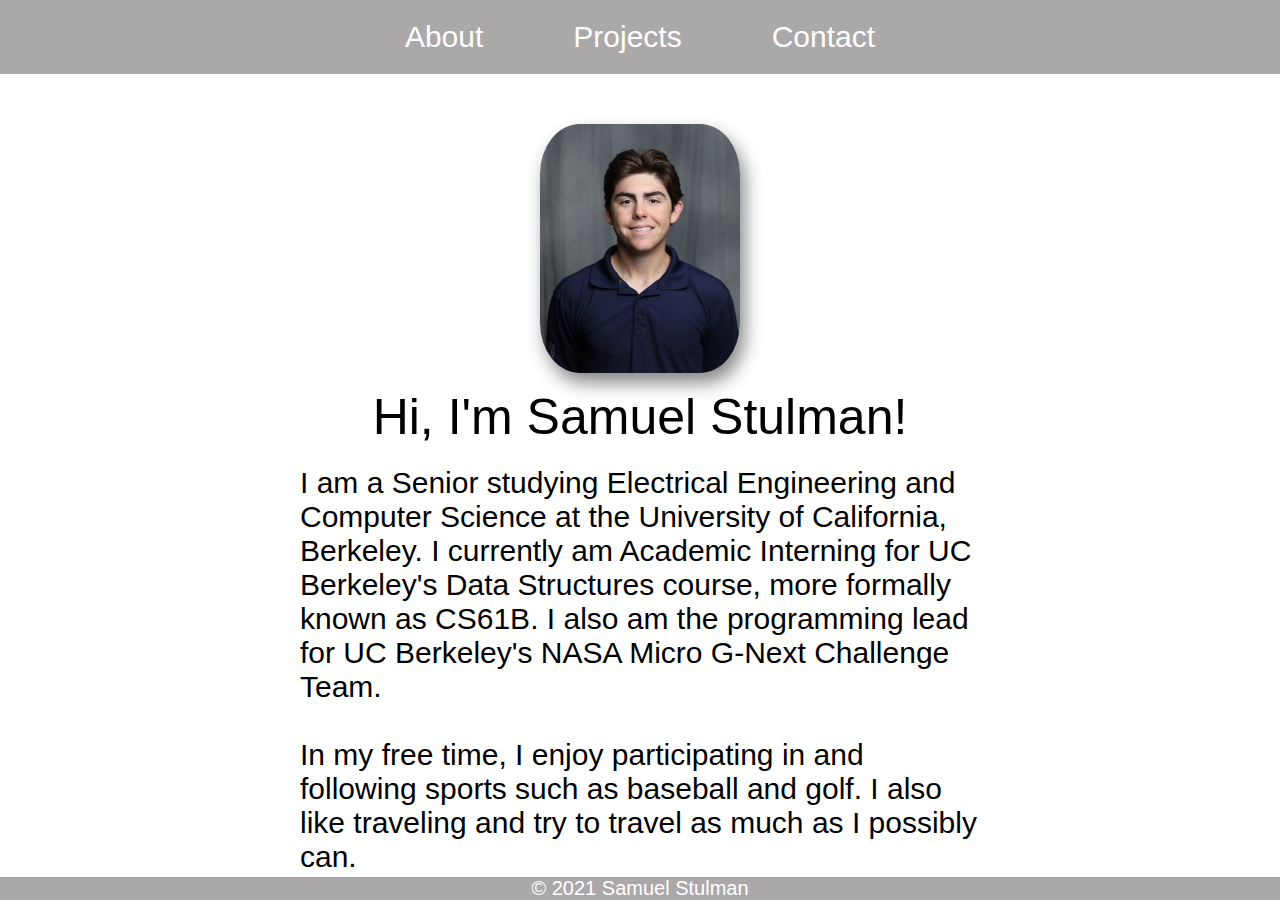
==== index.html @ 03b4090c "start to restruction using bootstrap" ====
<!DOCTYPE html>
<html lang='en'>
<head>
	<meta charset="UTF-8"/>
	<title>Samuel Stulman</title>
	<link rel="stylesheet" href="https://unpkg.com/aos@next/dist/aos.css"/>
	<link rel="stylesheet" href="css/all.min.css"/>
	<link href="css/styles.css" rel="stylesheet"/>
	<meta name="viewport" content="width=device-width, initial-scale=1, shrink-to-fit=no">

    <!-- Bootstrap CSS -->
    <link rel="stylesheet" href="https://stackpath.bootstrapcdn.com/bootstrap/4.1.3/css/bootstrap.min.css" integrity="sha384-MCw98/SFnGE8fJT3GXwEOngsV7Zt27NXFoaoApmYm81iuXoPkFOJwJ8ERdknLPMO" crossorigin="anonymous">
</head>
<body>
	<script src="https://unpkg.com/aos@next/dist/aos.js"></script>
	<header>
		<nav class="top-nav">
			<ul class="nav-list">
				<li>
					<a href="index.html" class="nav-link">About</a>
				</li>
				
				<li>
					<a href="projects.html" class="nav-link">Projects</a>
				</li>
				<li>
					<a href="contact.html" class="nav-link">Contact</a>
				</li>
				
			</ul>
		</nav>
		<div class="landing-text">
			<img class="profile" alt="myself" id="profile" src="images/IMG-2716.JPG" onclick="change()"/>
			<p>Hi, I'm Samuel Stulman!</p>
		</div>
		<div class="about-description">
			<p>I am a Senior studying Electrical Engineering and Computer Science at the University of California, Berkeley. I currently am Academic Interning for UC Berkeley's Data Structures course, more formally known as CS61B. I also am the programming lead for UC Berkeley's NASA Micro G-Next Challenge Team.
				<br><br>In my free time, I enjoy participating in and following sports such as baseball and golf. I also like traveling and try to travel as much as I possibly can.
			</p>
		</div>
	</header>
	<footer class="copyright">
		<p>&copy; 2021 Samuel Stulman</p>
	</footer>
	
	<script type="text/javascript" src="scripts/main.js"></script>
</body>
</html>
---- css/styles.css ----
/*Global*/
*{
    margin: 0;
    padding: 0;
    box-sizing: border-box;
}


html{
    font-size: 10px;
    font-family: 'Trebuchet MS', 'Lucida Sans Unicode', 'Lucida Grande', 'Lucida Sans', Arial, sans-serif;
}

body{
    width: 100%;
    height: 100%;
    background-color: white;
}

a{
    /*No underline*/
    text-decoration: none;
    margin-right: 25px;
    margin-left: 25px;
    color: white;
}

p{
    font-size: 3rem;
    font-weight: 300;
}

.construction {
    margin-left: auto;
    margin-right: auto;
    justify-content: center;
    align-content: center;
}

.construction p {
    padding-top: 10rem;
    font-size: 4rem;
    font-weight: 100;
    text-align: center;
    color: black;
    font-family: 'Gill Sans', 'Gill Sans MT', Calibri, 'Trebuchet MS', sans-serif;
}

.about-description{
    margin-left: 30em;
    margin-right: 30em;
    justify-content: center;
    align-content: center;
}

.about-description p {
    padding-top: 2rem;
    padding-bottom: 5rem;
    font-size: 3rem;
    font-weight: 100;
    /* text-align: center; */
    color: black;
    font-family: 'Gill Sans', 'Gill Sans MT', Calibri, 'Trebuchet MS', sans-serif;
}


.contact-beg p {
    padding-top: 10rem;
    font-size: 4rem;
    font-weight: 100;
    text-align: center;
    color: black;
    font-family: 'Gill Sans', 'Gill Sans MT', Calibri, 'Trebuchet MS', sans-serif;
}

.contact-beg {
    margin-left: auto;
    margin-right: auto;
    justify-content: center;
    align-content: center;
}

.profile {
    display: block;
    /* box-shadow: 0 0 8px 8px white inset; */
    /*margin-top: 15px;*/
    margin-bottom: 15px;
    margin-left: auto;
    margin-right: auto;
    border-radius: 20%;
    width: 200px;
    /* border: 2px solid white; */
    /* border-top: 3px solid white; */
    box-shadow: 5px 10px 18px #888888;
}

.navbar-toggle {
    position: absolute;
    top: 10px;
    right: 20px;
    cursor: pointer;
    color: white;
    font-size: 50px;
}

.nav-link{
    font-size: 5rem;
    padding: 0rem;
}

a.nav-link {
    font-size: 3rem;
    padding: 0rem;
    font-weight: 100;
    font-family: 'Gill Sans', 'Gill Sans MT', Calibri, 'Trebuchet MS', sans-serif;
}

.top-nav {
    background-color: #ABA8A9;
}

.nav-list{
    list-style-type: none;
    font-size: 1rem;
    /* display: none; */
    font-weight: 100;
    justify-content: center;
    align-content: center;
    background-color: #ABA8A9;
    padding-top: 2em;
    padding-bottom: 2em;
}


.social-media {
    font-size: 7rem;
    font-weight: 300;
}

.social-list{
    list-style: none;
    width: 100%;
    height: 100%;
    padding-top: 30px;
    display: flex;
    justify-content: center;
    align-content: center;
}

ul {
    list-style: none;
    width: 100%;
    height: 100%;
    padding-top: 30px;
    display: flex;
    justify-content: center;
    align-content: center;
}

li {
    margin: 0 2rem;
    font-weight: 200;
    color: white;
    display: inline-block;
}

.landing-text{
    padding-top: 50px;
}

.landing-text p{
    color: black;
    font-weight: lighter;
    font-size: 5rem;
    text-align: center;
    font-family:'Gill Sans', 'Gill Sans MT', Calibri, 'Trebuchet MS', sans-serif;
}

/*footer*/
.copyright {
    position: fixed;
    left: 0;
    bottom: 0;
    width: 100%;
    background-color: #ABA8A9;
    color: white;
    text-align: center;
    font-family: 'Gill Sans', 'Gill Sans MT', Calibri, 'Trebuchet MS', sans-serif;
}

.copyright p{
    font-size: 2rem;
    font-weight: lighter;
}
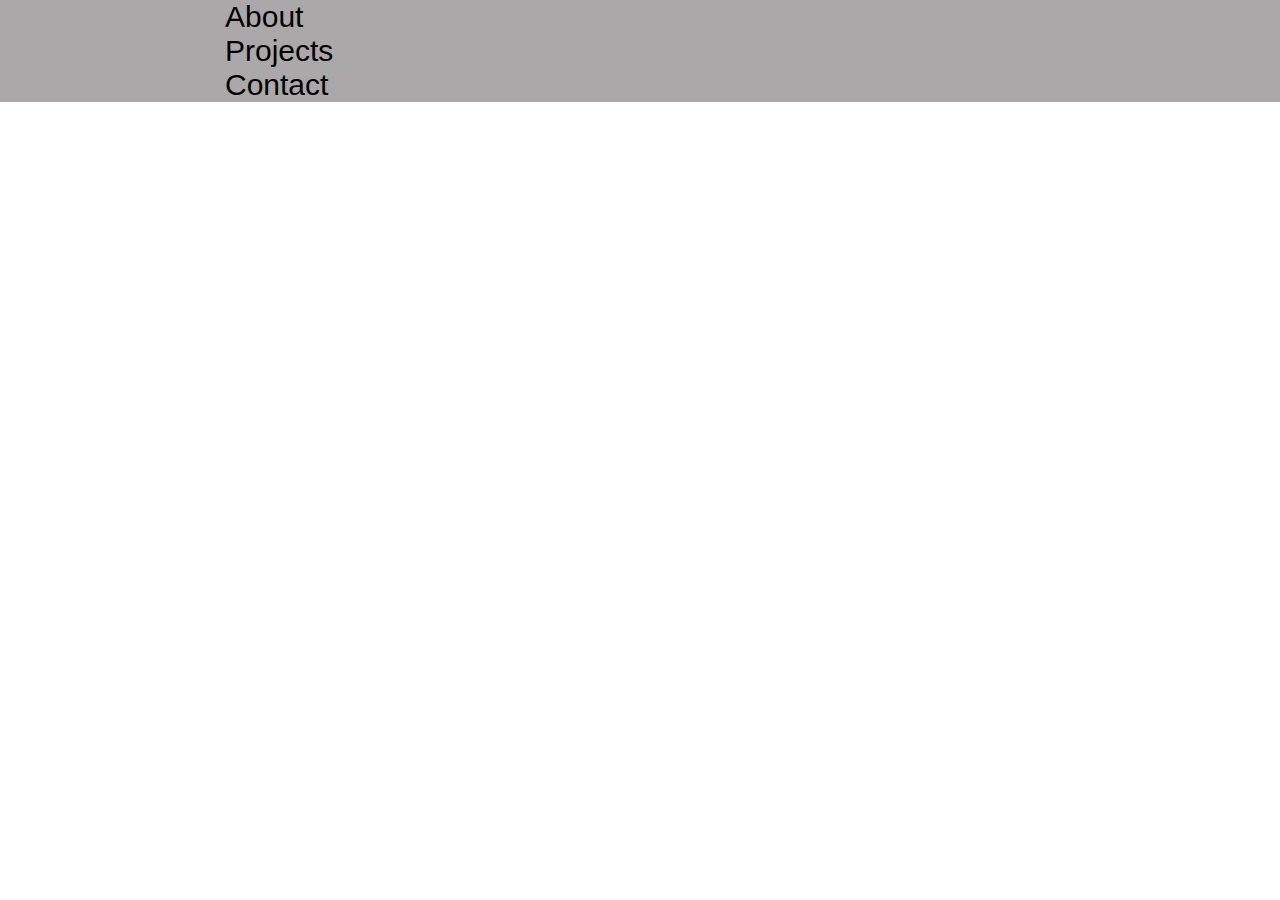
==== commit e1875e3b: "play with nav bar a little" ====
--- a/index.html
+++ b/index.html
@@ -12,37 +12,33 @@
     <link rel="stylesheet" href="https://stackpath.bootstrapcdn.com/bootstrap/4.1.3/css/bootstrap.min.css" integrity="sha384-MCw98/SFnGE8fJT3GXwEOngsV7Zt27NXFoaoApmYm81iuXoPkFOJwJ8ERdknLPMO" crossorigin="anonymous">
 </head>
 <body>
-	<script src="https://unpkg.com/aos@next/dist/aos.js"></script>
-	<header>
-		<nav class="top-nav">
-			<ul class="nav-list">
-				<li>
+	<div class="container-fluid">
+			<div class="row top-nav">
+				<div class="col-lg-4 col-md-4 col-sm-4 nav-list">
 					<a href="index.html" class="nav-link">About</a>
-				</li>
-				
-				<li>
+				</div>
+				<div class="col-lg-4 col-md-4 col-sm-4 nav-list">
 					<a href="projects.html" class="nav-link">Projects</a>
-				</li>
-				<li>
+				</div>
+				<div class="col-lg-4 col-md-4 col-sm-4 nav-list">
 					<a href="contact.html" class="nav-link">Contact</a>
-				</li>
-				
-			</ul>
-		</nav>
-		<div class="landing-text">
+				</div>
+			</div>
+		
+		<!-- <div class="row landing-text">
 			<img class="profile" alt="myself" id="profile" src="images/IMG-2716.JPG" onclick="change()"/>
 			<p>Hi, I'm Samuel Stulman!</p>
 		</div>
-		<div class="about-description">
+		<div class="row about-description">
 			<p>I am a Senior studying Electrical Engineering and Computer Science at the University of California, Berkeley. I currently am Academic Interning for UC Berkeley's Data Structures course, more formally known as CS61B. I also am the programming lead for UC Berkeley's NASA Micro G-Next Challenge Team.
 				<br><br>In my free time, I enjoy participating in and following sports such as baseball and golf. I also like traveling and try to travel as much as I possibly can.
 			</p>
 		</div>
-	</header>
-	<footer class="copyright">
-		<p>&copy; 2021 Samuel Stulman</p>
-	</footer>
-	
-	<script type="text/javascript" src="scripts/main.js"></script>
+		<footer class="copyright">
+			<p>&copy; 2021 Samuel Stulman</p>
+		</footer>
+		
+		<script type="text/javascript" src="scripts/main.js"></script> -->
+	</div>
 </body>
 </html>--- a/css/styles.css
+++ b/css/styles.css
@@ -4,7 +4,6 @@
     padding: 0;
     box-sizing: border-box;
 }
-
 
 html{
     font-size: 10px;
@@ -16,6 +15,41 @@
     height: 100%;
     background-color: white;
 }
+
+.container {
+    background-color: white;
+}
+
+.top-nav {
+    justify-content: center;
+    align-content: center;
+    background-color: #ABA8A9;
+}
+
+.nav-list{
+    background-color: #ABA8A9;
+    margin-left: 20rem;
+    margin-right: -20rem;
+}
+
+a.nav-link {
+    font-size: 3rem;
+    font-weight: 100;
+    font-family: 'Gill Sans', 'Gill Sans MT', Calibri, 'Trebuchet MS', sans-serif;
+    color: black;
+}
+
+
+
+
+
+
+
+
+
+
+
+
 
 a{
     /*No underline*/
@@ -94,44 +128,6 @@
     box-shadow: 5px 10px 18px #888888;
 }
 
-.navbar-toggle {
-    position: absolute;
-    top: 10px;
-    right: 20px;
-    cursor: pointer;
-    color: white;
-    font-size: 50px;
-}
-
-.nav-link{
-    font-size: 5rem;
-    padding: 0rem;
-}
-
-a.nav-link {
-    font-size: 3rem;
-    padding: 0rem;
-    font-weight: 100;
-    font-family: 'Gill Sans', 'Gill Sans MT', Calibri, 'Trebuchet MS', sans-serif;
-}
-
-.top-nav {
-    background-color: #ABA8A9;
-}
-
-.nav-list{
-    list-style-type: none;
-    font-size: 1rem;
-    /* display: none; */
-    font-weight: 100;
-    justify-content: center;
-    align-content: center;
-    background-color: #ABA8A9;
-    padding-top: 2em;
-    padding-bottom: 2em;
-}
-
-
 .social-media {
     font-size: 7rem;
     font-weight: 300;
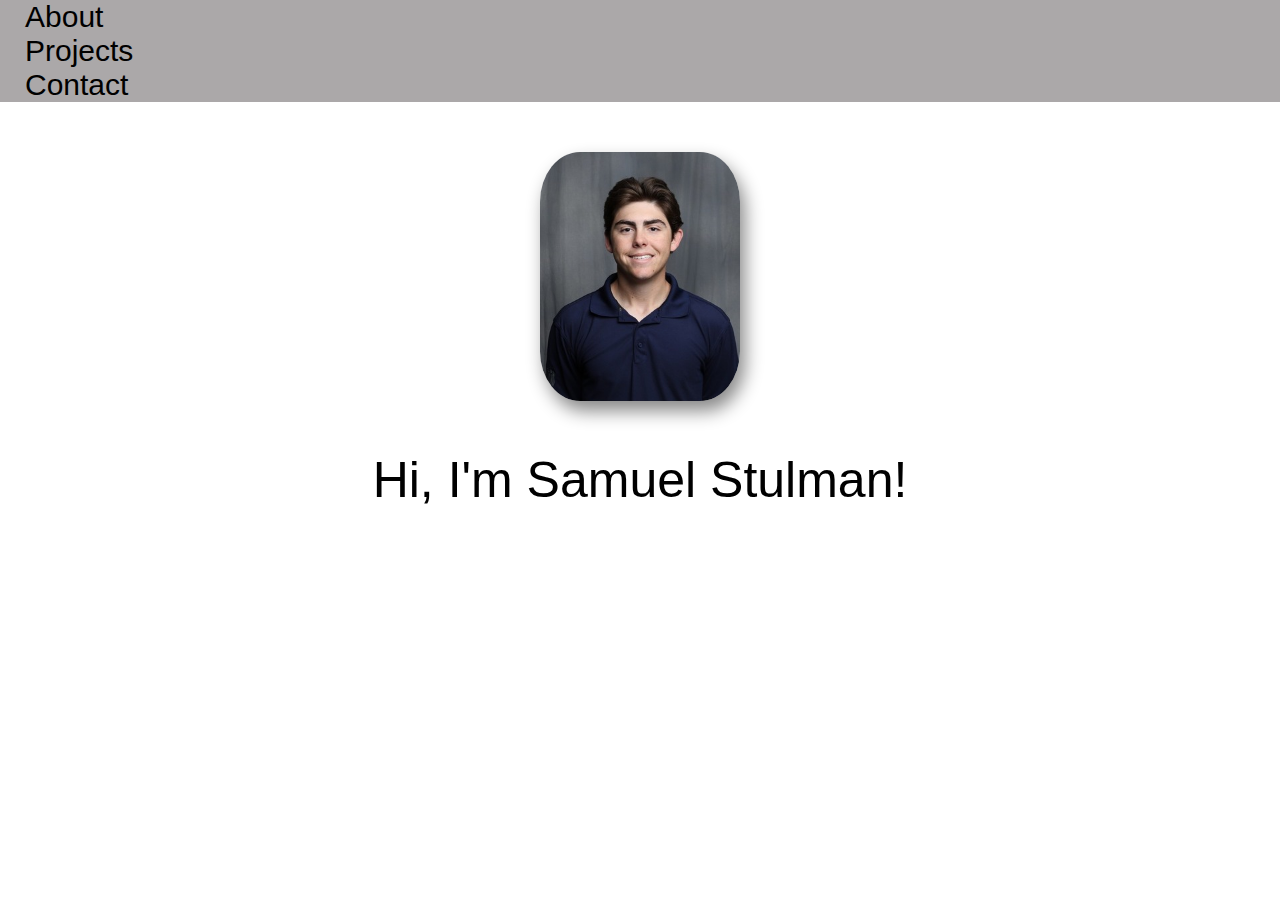
==== commit 5a990973: "need to figure out nav-bar" ====
--- a/index.html
+++ b/index.html
@@ -25,11 +25,13 @@
 				</div>
 			</div>
 		
-		<!-- <div class="row landing-text">
-			<img class="profile" alt="myself" id="profile" src="images/IMG-2716.JPG" onclick="change()"/>
-			<p>Hi, I'm Samuel Stulman!</p>
+		<div id="row landing-text">
+			<div class="col-lg-12 col-md-12 col-sm-12">
+				<img id="profile" alt="myself" src="images/IMG-2716.JPG"/>
+				<p class="landing-text-p">Hi, I'm Samuel Stulman!</p>
+			</div>
 		</div>
-		<div class="row about-description">
+		<!--<div class="row about-description">
 			<p>I am a Senior studying Electrical Engineering and Computer Science at the University of California, Berkeley. I currently am Academic Interning for UC Berkeley's Data Structures course, more formally known as CS61B. I also am the programming lead for UC Berkeley's NASA Micro G-Next Challenge Team.
 				<br><br>In my free time, I enjoy participating in and following sports such as baseball and golf. I also like traveling and try to travel as much as I possibly can.
 			</p>
--- a/css/styles.css
+++ b/css/styles.css
@@ -28,8 +28,8 @@
 
 .nav-list{
     background-color: #ABA8A9;
-    margin-left: 20rem;
-    margin-right: -20rem;
+    /* margin-left: 20rem;
+    margin-right: -20rem; */
 }
 
 a.nav-link {
@@ -38,6 +38,30 @@
     font-family: 'Gill Sans', 'Gill Sans MT', Calibri, 'Trebuchet MS', sans-serif;
     color: black;
 }
+
+#landing-text{
+    margin-top: 50rem;
+}
+
+#profile {
+    display: block;
+    margin-top: 5rem;
+    margin-bottom: 5rem;
+    margin-left: auto;
+    margin-right: auto;
+    border-radius: 20%;
+    width: 20rem;
+    box-shadow: 5px 10px 18px #888888;
+}
+
+.landing-text-p{
+    color: black;
+    font-weight: lighter;
+    font-size: 5rem;
+    text-align: center;
+    font-family:'Gill Sans', 'Gill Sans MT', Calibri, 'Trebuchet MS', sans-serif;
+}
+
 
 
 
@@ -114,19 +138,6 @@
     align-content: center;
 }
 
-.profile {
-    display: block;
-    /* box-shadow: 0 0 8px 8px white inset; */
-    /*margin-top: 15px;*/
-    margin-bottom: 15px;
-    margin-left: auto;
-    margin-right: auto;
-    border-radius: 20%;
-    width: 200px;
-    /* border: 2px solid white; */
-    /* border-top: 3px solid white; */
-    box-shadow: 5px 10px 18px #888888;
-}
 
 .social-media {
     font-size: 7rem;
@@ -160,17 +171,6 @@
     display: inline-block;
 }
 
-.landing-text{
-    padding-top: 50px;
-}
-
-.landing-text p{
-    color: black;
-    font-weight: lighter;
-    font-size: 5rem;
-    text-align: center;
-    font-family:'Gill Sans', 'Gill Sans MT', Calibri, 'Trebuchet MS', sans-serif;
-}
 
 /*footer*/
 .copyright {
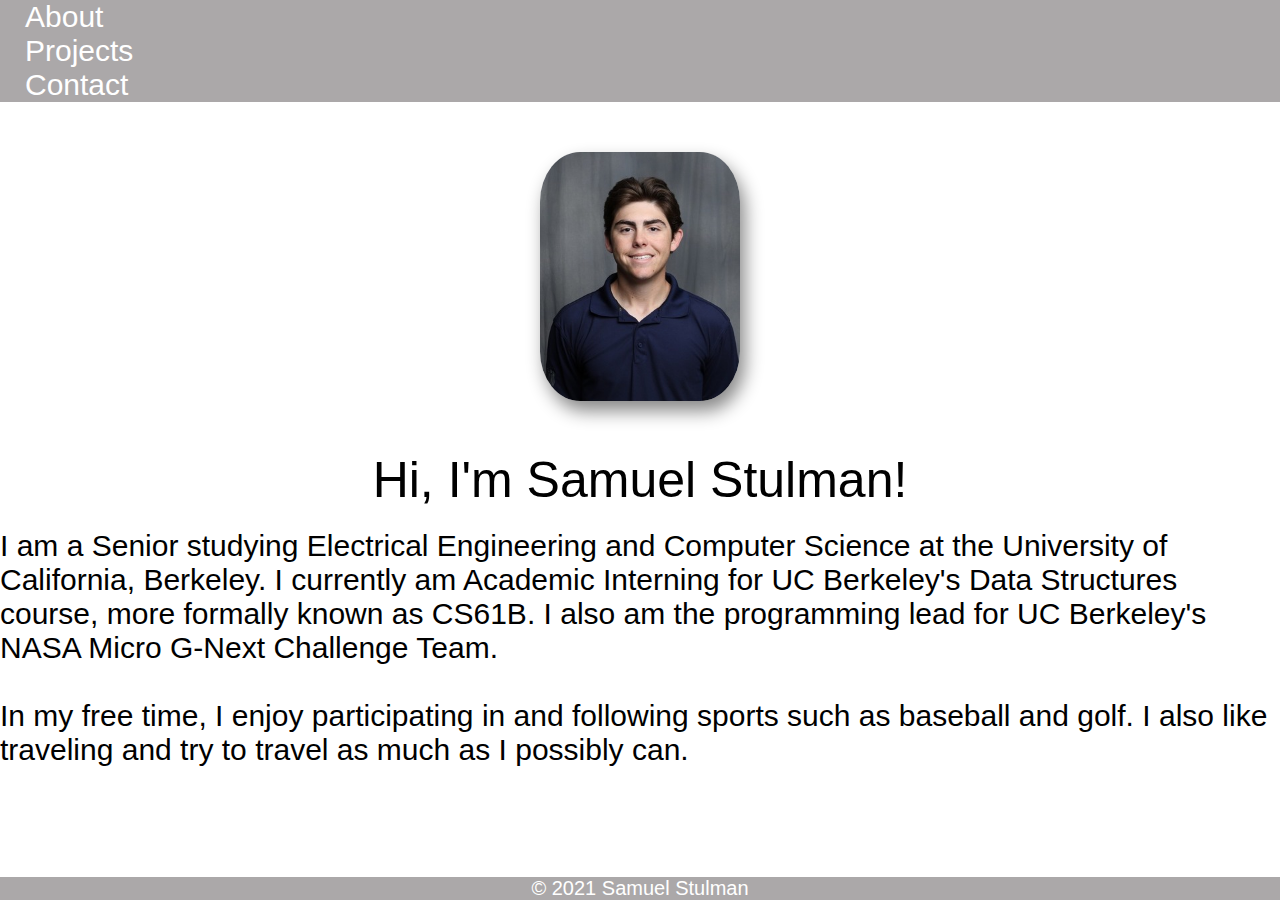
==== commit d4e1264a: "add p for the index" ====
--- a/index.html
+++ b/index.html
@@ -31,16 +31,21 @@
 				<p class="landing-text-p">Hi, I'm Samuel Stulman!</p>
 			</div>
 		</div>
-		<!--<div class="row about-description">
-			<p>I am a Senior studying Electrical Engineering and Computer Science at the University of California, Berkeley. I currently am Academic Interning for UC Berkeley's Data Structures course, more formally known as CS61B. I also am the programming lead for UC Berkeley's NASA Micro G-Next Challenge Team.
-				<br><br>In my free time, I enjoy participating in and following sports such as baseball and golf. I also like traveling and try to travel as much as I possibly can.
-			</p>
+
+		<div id="row about-description">
+			<div class="col-lg-12 col-md-12 col-sm-12" >
+				<p id="about-description-p">I am a Senior studying Electrical Engineering and Computer Science at the University of California, Berkeley. I currently am Academic Interning for UC Berkeley's Data Structures course, more formally known as CS61B. I also am the programming lead for UC Berkeley's NASA Micro G-Next Challenge Team.
+					<br><br>In my free time, I enjoy participating in and following sports such as baseball and golf. I also like traveling and try to travel as much as I possibly can.
+				</p>
+			</div>
 		</div>
+
+
 		<footer class="copyright">
 			<p>&copy; 2021 Samuel Stulman</p>
 		</footer>
 		
-		<script type="text/javascript" src="scripts/main.js"></script> -->
+		<script type="text/javascript" src="scripts/main.js"></script>
 	</div>
 </body>
 </html>--- a/css/styles.css
+++ b/css/styles.css
@@ -36,7 +36,7 @@
     font-size: 3rem;
     font-weight: 100;
     font-family: 'Gill Sans', 'Gill Sans MT', Calibri, 'Trebuchet MS', sans-serif;
-    color: black;
+    color: white;
 }
 
 #landing-text{
@@ -62,6 +62,19 @@
     font-family:'Gill Sans', 'Gill Sans MT', Calibri, 'Trebuchet MS', sans-serif;
 }
 
+#about-description{
+    justify-content: center;
+    align-content: center;
+}
+
+#about-description-p {
+    padding-top: 2rem;
+    padding-bottom: 5rem;
+    font-size: 3rem;
+    font-weight: 100;
+    color: black;
+    font-family: 'Gill Sans', 'Gill Sans MT', Calibri, 'Trebuchet MS', sans-serif;
+}
 
 
 
@@ -103,24 +116,6 @@
     color: black;
     font-family: 'Gill Sans', 'Gill Sans MT', Calibri, 'Trebuchet MS', sans-serif;
 }
-
-.about-description{
-    margin-left: 30em;
-    margin-right: 30em;
-    justify-content: center;
-    align-content: center;
-}
-
-.about-description p {
-    padding-top: 2rem;
-    padding-bottom: 5rem;
-    font-size: 3rem;
-    font-weight: 100;
-    /* text-align: center; */
-    color: black;
-    font-family: 'Gill Sans', 'Gill Sans MT', Calibri, 'Trebuchet MS', sans-serif;
-}
-
 
 .contact-beg p {
     padding-top: 10rem;
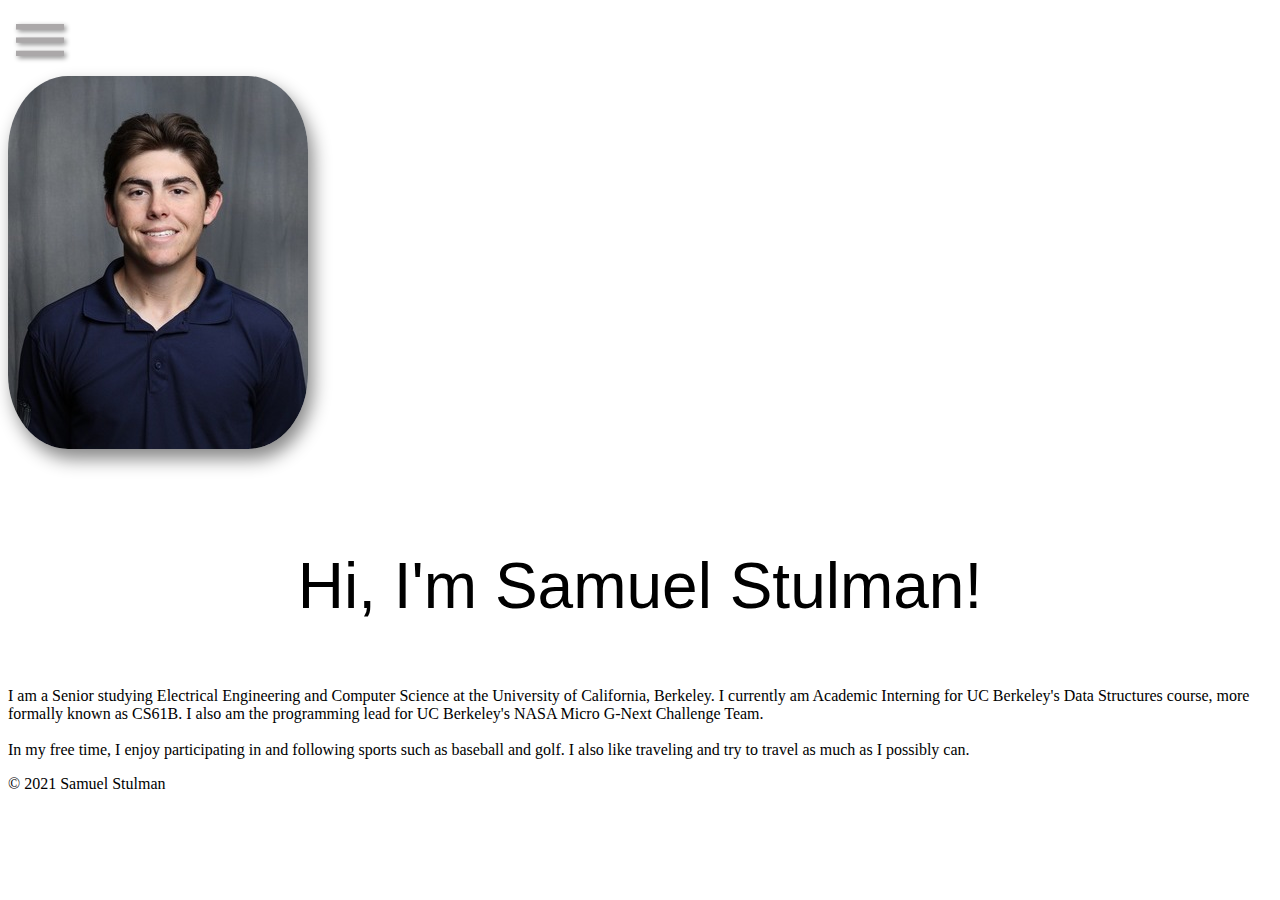
==== commit daf3c853: "restructure website" ====
--- a/index.html
+++ b/index.html
@@ -10,25 +10,36 @@
 
     <!-- Bootstrap CSS -->
     <link rel="stylesheet" href="https://stackpath.bootstrapcdn.com/bootstrap/4.1.3/css/bootstrap.min.css" integrity="sha384-MCw98/SFnGE8fJT3GXwEOngsV7Zt27NXFoaoApmYm81iuXoPkFOJwJ8ERdknLPMO" crossorigin="anonymous">
+	<link href="https://fonts.googleapis.com/icon?family=Material+Icons" rel="stylesheet">
 </head>
 <body>
 	<div class="container-fluid">
-			<div class="row top-nav">
-				<div class="col-lg-4 col-md-4 col-sm-4 nav-list">
-					<a href="index.html" class="nav-link">About</a>
-				</div>
-				<div class="col-lg-4 col-md-4 col-sm-4 nav-list">
-					<a href="projects.html" class="nav-link">Projects</a>
-				</div>
-				<div class="col-lg-4 col-md-4 col-sm-4 nav-list">
-					<a href="contact.html" class="nav-link">Contact</a>
+		<div class="row top-nav">
+			<!-- <div class="col-sm-4 nav-list">
+				<a href="index.html" class="nav-link">About</a>
+			</div>
+			<div class="col-sm-4 nav-list">
+				<a href="projects.html" class="nav-link">Projects</a>
+			</div>
+			<div class="col-sm-4 nav-list">
+				<a href="contact.html" class="nav-link">Contact</a>
+			</div> -->
+			<div class="col-sm-1 bar-icon">
+				<div class="row bar-icon">
+					<span class="material-icons" style="color: #ABA8A9; font-size: 4rem; text-shadow: 2px 2px 5px #888888;">menu</span>
 				</div>
 			</div>
+			<div class="col-sm-11"></div>
+		</div>
 		
-		<div id="row landing-text">
-			<div class="col-lg-12 col-md-12 col-sm-12">
-				<img id="profile" alt="myself" src="images/IMG-2716.JPG"/>
-				<p class="landing-text-p">Hi, I'm Samuel Stulman!</p>
+		<div class="row landing-text">
+			<div class="col-sm-12 inner-landing-text">
+				<div class="row inner-landing-text-profile">
+					<img id="profile" alt="myself" src="images/IMG-2716.JPG"/>
+				</div>
+				<div class="row inner-landing-text-p">
+					<p>Hi, I'm Samuel Stulman!</p>
+				</div>
 			</div>
 		</div>
 
--- a/css/styles.css
+++ b/css/styles.css
@@ -1,68 +1,42 @@
-/*Global*/
-*{
-    margin: 0;
-    padding: 0;
-    box-sizing: border-box;
-}
-
-html{
-    font-size: 10px;
-    font-family: 'Trebuchet MS', 'Lucida Sans Unicode', 'Lucida Grande', 'Lucida Sans', Arial, sans-serif;
-}
-
-body{
-    width: 100%;
-    height: 100%;
-    background-color: white;
-}
-
-.container {
-    background-color: white;
-}
-
+/* NAV BAR */
 .top-nav {
     justify-content: center;
     align-content: center;
-    background-color: #ABA8A9;
+    /* background-color: #ABA8A9; */
 }
 
-.nav-list{
-    background-color: #ABA8A9;
-    /* margin-left: 20rem;
-    margin-right: -20rem; */
-}
+/* LANDING TEXT */
 
-a.nav-link {
-    font-size: 3rem;
-    font-weight: 100;
-    font-family: 'Gill Sans', 'Gill Sans MT', Calibri, 'Trebuchet MS', sans-serif;
-    color: white;
-}
-
-#landing-text{
-    margin-top: 50rem;
-}
+/* .row.landing-text {
+    border: 2px solid black;
+} */
 
 #profile {
-    display: block;
-    margin-top: 5rem;
-    margin-bottom: 5rem;
+    margin-bottom: 2rem;
     margin-left: auto;
     margin-right: auto;
     border-radius: 20%;
-    width: 20rem;
     box-shadow: 5px 10px 18px #888888;
 }
 
-.landing-text-p{
+/* .row.inner-landing-text-p {
+    border: 2px solid black;
+} */
+
+.row.inner-landing-text-p p{
     color: black;
     font-weight: lighter;
-    font-size: 5rem;
+    width: 100%;
+    float: left;
     text-align: center;
+    font-size: 4rem;
     font-family:'Gill Sans', 'Gill Sans MT', Calibri, 'Trebuchet MS', sans-serif;
 }
 
-#about-description{
+/* ABOUT */
+
+
+/*#about-description{
     justify-content: center;
     align-content: center;
 }
@@ -89,7 +63,6 @@
 
 
 a{
-    /*No underline*/
     text-decoration: none;
     margin-right: 25px;
     margin-left: 25px;
@@ -167,7 +140,6 @@
 }
 
 
-/*footer*/
 .copyright {
     position: fixed;
     left: 0;
@@ -182,4 +154,4 @@
 .copyright p{
     font-size: 2rem;
     font-weight: lighter;
-}+} */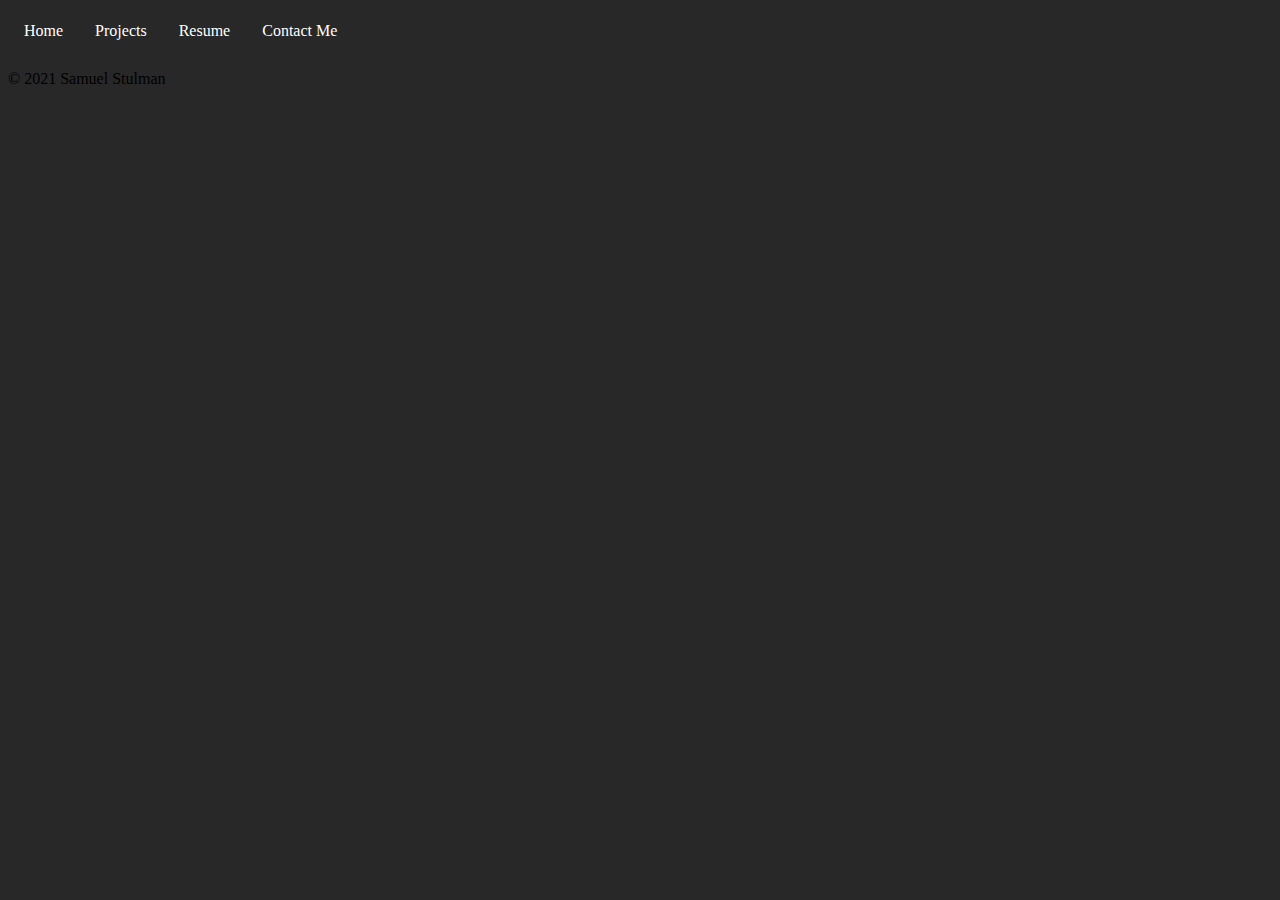
==== commit 6cb9f74f: "starting to restructure website" ====
--- a/index.html
+++ b/index.html
@@ -1,62 +1,34 @@
 <!DOCTYPE html>
-<html lang='en'>
-<head>
-	<meta charset="UTF-8"/>
-	<title>Samuel Stulman</title>
-	<link rel="stylesheet" href="https://unpkg.com/aos@next/dist/aos.css"/>
-	<link rel="stylesheet" href="css/all.min.css"/>
-	<link href="css/styles.css" rel="stylesheet"/>
-	<meta name="viewport" content="width=device-width, initial-scale=1, shrink-to-fit=no">
+<html lang="en">
+  <head>
+    <meta charset="UTF-8" />
+    <title>Samuel Stulman</title>
+    <link rel="stylesheet" href="css/all.min.css" />
+    <link href="css/styles.css" rel="stylesheet" />
+    <meta
+      name="viewport"
+      content="width=device-width, initial-scale=1, shrink-to-fit=no"
+    />
+  </head>
+  <body>
+    <div class="container-fluid">
+      <div class="top-nav">
+          <ul class="navbar-nav">
+            <li class="nav-item"><a href="#home">Home</a></li>
+            <li class="nav-item"><a href="#projects">Projects</a></li>
+            <li class="nav-item"><a href="#resume">Resume</a></li>
+            <li class="nav-item"><a href="#contact">Contact Me</a></li>
+          </ul>
+        </div>
+      </div>
 
-    <!-- Bootstrap CSS -->
-    <link rel="stylesheet" href="https://stackpath.bootstrapcdn.com/bootstrap/4.1.3/css/bootstrap.min.css" integrity="sha384-MCw98/SFnGE8fJT3GXwEOngsV7Zt27NXFoaoApmYm81iuXoPkFOJwJ8ERdknLPMO" crossorigin="anonymous">
-	<link href="https://fonts.googleapis.com/icon?family=Material+Icons" rel="stylesheet">
-</head>
-<body>
-	<div class="container-fluid">
-		<div class="row top-nav">
-			<!-- <div class="col-sm-4 nav-list">
-				<a href="index.html" class="nav-link">About</a>
-			</div>
-			<div class="col-sm-4 nav-list">
-				<a href="projects.html" class="nav-link">Projects</a>
-			</div>
-			<div class="col-sm-4 nav-list">
-				<a href="contact.html" class="nav-link">Contact</a>
-			</div> -->
-			<div class="col-sm-1 bar-icon">
-				<div class="row bar-icon">
-					<span class="material-icons" style="color: #ABA8A9; font-size: 4rem; text-shadow: 2px 2px 5px #888888;">menu</span>
-				</div>
-			</div>
-			<div class="col-sm-11"></div>
-		</div>
-		
-		<div class="row landing-text">
-			<div class="col-sm-12 inner-landing-text">
-				<div class="row inner-landing-text-profile">
-					<img id="profile" alt="myself" src="images/IMG-2716.JPG"/>
-				</div>
-				<div class="row inner-landing-text-p">
-					<p>Hi, I'm Samuel Stulman!</p>
-				</div>
-			</div>
-		</div>
+      
 
-		<div id="row about-description">
-			<div class="col-lg-12 col-md-12 col-sm-12" >
-				<p id="about-description-p">I am a Senior studying Electrical Engineering and Computer Science at the University of California, Berkeley. I currently am Academic Interning for UC Berkeley's Data Structures course, more formally known as CS61B. I also am the programming lead for UC Berkeley's NASA Micro G-Next Challenge Team.
-					<br><br>In my free time, I enjoy participating in and following sports such as baseball and golf. I also like traveling and try to travel as much as I possibly can.
-				</p>
-			</div>
-		</div>
+      <footer class="copyright">
+        <p>&copy; 2021 Samuel Stulman</p>
+      </footer>
 
-
-		<footer class="copyright">
-			<p>&copy; 2021 Samuel Stulman</p>
-		</footer>
-		
-		<script type="text/javascript" src="scripts/main.js"></script>
-	</div>
-</body>
-</html>+      <script type="text/javascript" src="scripts/main.js"></script>
+    </div>
+  </body>
+</html>
--- a/css/styles.css
+++ b/css/styles.css
@@ -1,157 +1,28 @@
-/* NAV BAR */
-.top-nav {
-    justify-content: center;
-    align-content: center;
-    /* background-color: #ABA8A9; */
+html {
+  background-color: #282828;
 }
 
-/* LANDING TEXT */
+/* NAV BAR */
 
-/* .row.landing-text {
-    border: 2px solid black;
-} */
-
-#profile {
-    margin-bottom: 2rem;
-    margin-left: auto;
-    margin-right: auto;
-    border-radius: 20%;
-    box-shadow: 5px 10px 18px #888888;
+.navbar-nav {
+  list-style-type: none;
+  margin: 0;
+  padding: 0;
+  overflow: hidden;
 }
 
-/* .row.inner-landing-text-p {
-    border: 2px solid black;
-} */
-
-.row.inner-landing-text-p p{
-    color: black;
-    font-weight: lighter;
-    width: 100%;
-    float: left;
-    text-align: center;
-    font-size: 4rem;
-    font-family:'Gill Sans', 'Gill Sans MT', Calibri, 'Trebuchet MS', sans-serif;
+.nav-item {
+  float: left;
 }
 
-/* ABOUT */
-
-
-/*#about-description{
-    justify-content: center;
-    align-content: center;
+.nav-item a {
+  display: block;
+  color: white;
+  text-align: center;
+  padding: 14px 16px;
+  text-decoration: none;
 }
 
-#about-description-p {
-    padding-top: 2rem;
-    padding-bottom: 5rem;
-    font-size: 3rem;
-    font-weight: 100;
-    color: black;
-    font-family: 'Gill Sans', 'Gill Sans MT', Calibri, 'Trebuchet MS', sans-serif;
+.nav-item a:hover {
+  background-color: #111;
 }
-
-
-
-
-
-
-
-
-
-
-
-
-
-a{
-    text-decoration: none;
-    margin-right: 25px;
-    margin-left: 25px;
-    color: white;
-}
-
-p{
-    font-size: 3rem;
-    font-weight: 300;
-}
-
-.construction {
-    margin-left: auto;
-    margin-right: auto;
-    justify-content: center;
-    align-content: center;
-}
-
-.construction p {
-    padding-top: 10rem;
-    font-size: 4rem;
-    font-weight: 100;
-    text-align: center;
-    color: black;
-    font-family: 'Gill Sans', 'Gill Sans MT', Calibri, 'Trebuchet MS', sans-serif;
-}
-
-.contact-beg p {
-    padding-top: 10rem;
-    font-size: 4rem;
-    font-weight: 100;
-    text-align: center;
-    color: black;
-    font-family: 'Gill Sans', 'Gill Sans MT', Calibri, 'Trebuchet MS', sans-serif;
-}
-
-.contact-beg {
-    margin-left: auto;
-    margin-right: auto;
-    justify-content: center;
-    align-content: center;
-}
-
-
-.social-media {
-    font-size: 7rem;
-    font-weight: 300;
-}
-
-.social-list{
-    list-style: none;
-    width: 100%;
-    height: 100%;
-    padding-top: 30px;
-    display: flex;
-    justify-content: center;
-    align-content: center;
-}
-
-ul {
-    list-style: none;
-    width: 100%;
-    height: 100%;
-    padding-top: 30px;
-    display: flex;
-    justify-content: center;
-    align-content: center;
-}
-
-li {
-    margin: 0 2rem;
-    font-weight: 200;
-    color: white;
-    display: inline-block;
-}
-
-
-.copyright {
-    position: fixed;
-    left: 0;
-    bottom: 0;
-    width: 100%;
-    background-color: #ABA8A9;
-    color: white;
-    text-align: center;
-    font-family: 'Gill Sans', 'Gill Sans MT', Calibri, 'Trebuchet MS', sans-serif;
-}
-
-.copyright p{
-    font-size: 2rem;
-    font-weight: lighter;
-} */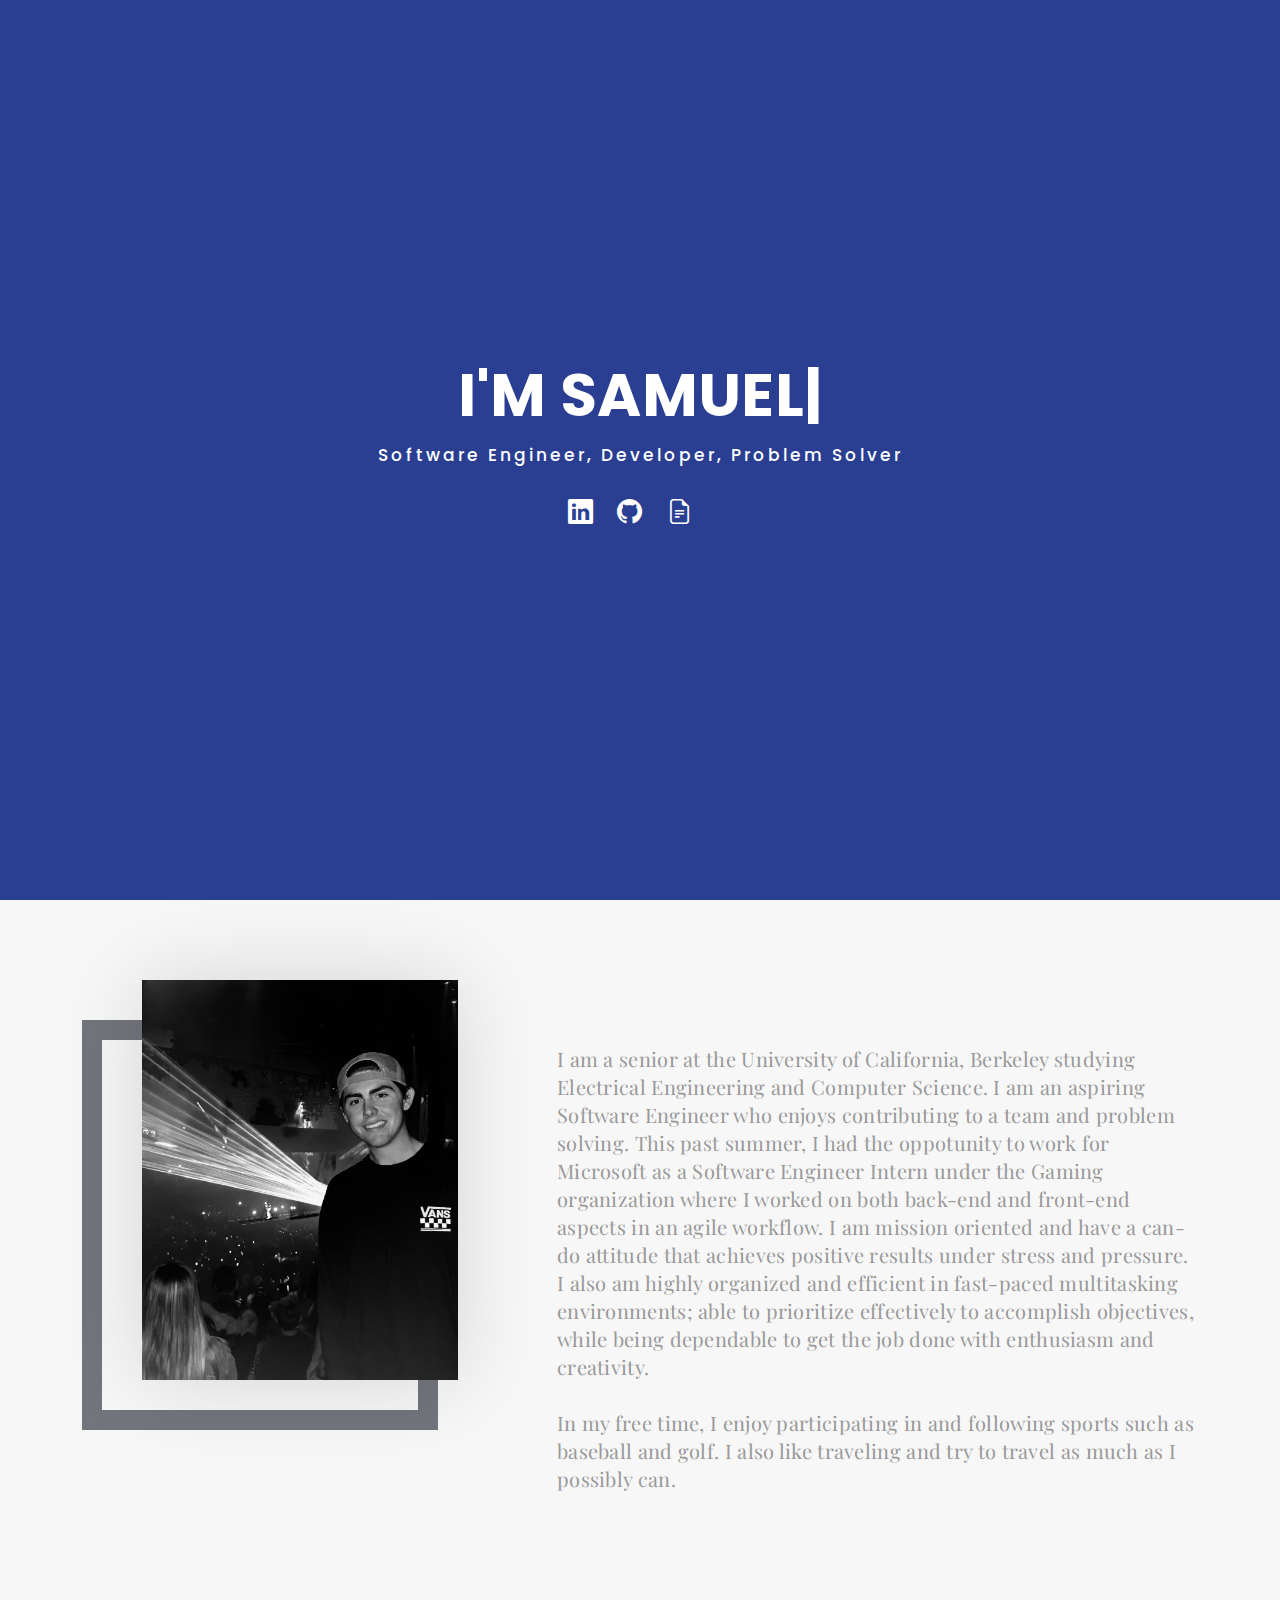
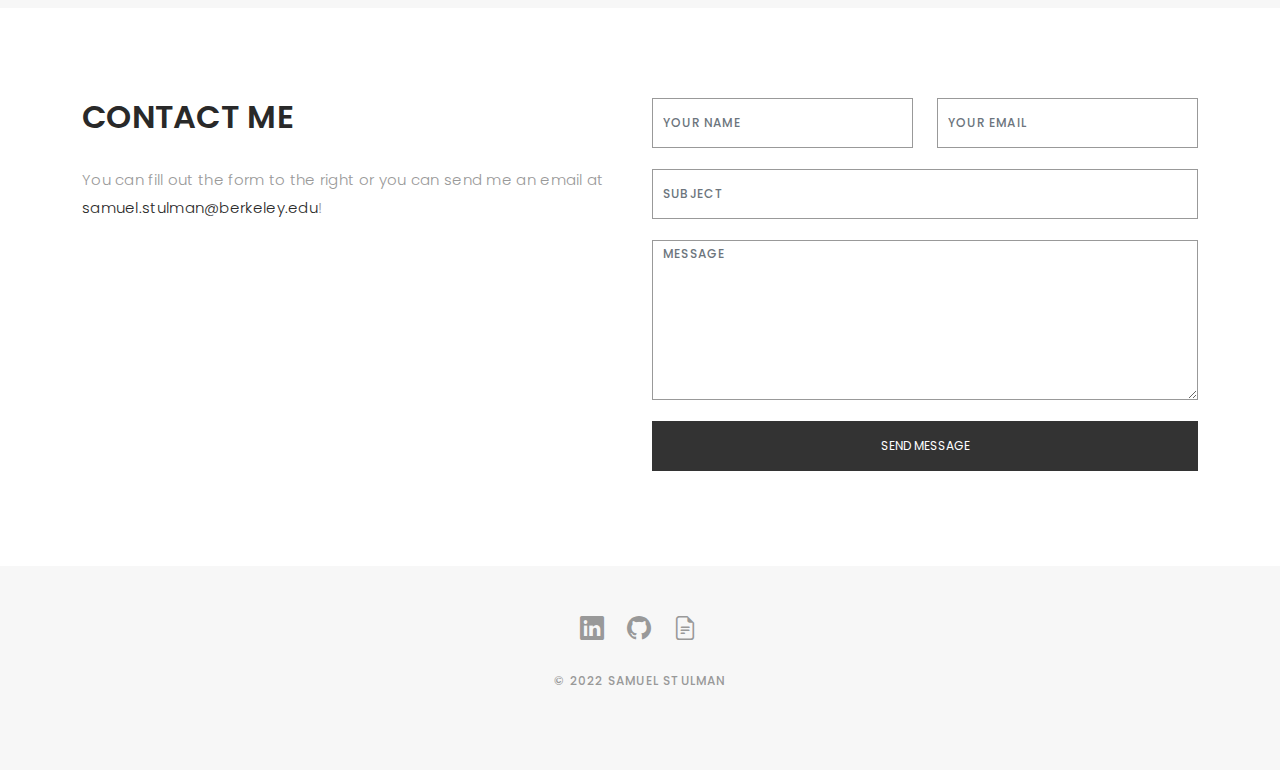
==== commit f62fa820: "restructure website" ====
--- a/index.html
+++ b/index.html
@@ -1,34 +1,638 @@
 <!DOCTYPE html>
 <html lang="en">
   <head>
-    <meta charset="UTF-8" />
-    <title>Samuel Stulman</title>
-    <link rel="stylesheet" href="css/all.min.css" />
-    <link href="css/styles.css" rel="stylesheet" />
-    <meta
-      name="viewport"
-      content="width=device-width, initial-scale=1, shrink-to-fit=no"
+    <meta charset="utf-8" />
+    <meta content="width=device-width, initial-scale=1.0" name="viewport" />
+
+    <title>Samuel Stulman's Personal Website</title>
+    <meta content="" name="description" />
+    <meta content="" name="keywords" />
+
+    <!-- Favicons -->
+    <link href="assets/img/favicon.jpg" rel="icon" />
+    <link href="assets/img/apple-touch-icon.png" rel="apple-touch-icon" />
+
+    <!-- Google Fonts -->
+    <link
+      href="https://fonts.googleapis.com/css?family=Poppins:300,300i,400,400i,500,500i,600,600i,700,700i|Playfair+Display:400,400i,500,500i,600,600i,700,700i,900,900i"
+      rel="stylesheet"
     />
+
+    <!-- Vendor CSS Files -->
+    <link
+      href="assets/vendor/bootstrap/css/bootstrap.min.css"
+      rel="stylesheet"
+    />
+    <link
+      href="assets/vendor/bootstrap-icons/bootstrap-icons.css"
+      rel="stylesheet"
+    />
+    <link href="assets/vendor/boxicons/css/boxicons.min.css" rel="stylesheet" />
+    <link
+      href="assets/vendor/glightbox/css/glightbox.min.css"
+      rel="stylesheet"
+    />
+    <link href="assets/vendor/swiper/swiper-bundle.min.css" rel="stylesheet" />
+
+    <!-- Template Main CSS File -->
+    <link href="assets/css/styles.css" rel="stylesheet" />
+
+    <!-- =======================================================
+  * Template Name: Folio - v4.8.0
+  * Template URL: https://bootstrapmade.com/folio-bootstrap-portfolio-template/
+  * Author: BootstrapMade.com
+  * License: https://bootstrapmade.com/license/
+  ======================================================== -->
   </head>
+
   <body>
-    <div class="container-fluid">
-      <div class="top-nav">
-          <ul class="navbar-nav">
-            <li class="nav-item"><a href="#home">Home</a></li>
-            <li class="nav-item"><a href="#projects">Projects</a></li>
-            <li class="nav-item"><a href="#resume">Resume</a></li>
-            <li class="nav-item"><a href="#contact">Contact Me</a></li>
+    <!-- ======= Header ======= -->
+    <header id="header" class="fixed-top">
+      <div class="container d-flex align-items-center justify-content-between">
+        <h1 class="logo"><a href="index.html">Samuel Stulman</a></h1>
+
+        <nav id="navbar" class="navbar">
+          <ul>
+            <li><a class="nav-link scrollto active" href="#hero">Home</a></li>
+            <li><a class="nav-link scrollto" href="#about">About</a></li>
+            <!--<li>
+              <a class="nav-link scrollto" href="#portfolio">Portfolio</a>
+            </li>-->
+            <!--<li><a class="nav-link scrollto" href="#journal">Resume</a></li>-->
+
+            <li><a class="nav-link scrollto" href="#contact">Contact</a></li>
           </ul>
-        </div>
+          <i class="bi bi-list mobile-nav-toggle"></i>
+        </nav>
+        <!-- .navbar -->
       </div>
-
-      
-
-      <footer class="copyright">
-        <p>&copy; 2021 Samuel Stulman</p>
-      </footer>
-
-      <script type="text/javascript" src="scripts/main.js"></script>
+    </header>
+    <!-- End Header -->
+
+    <!-- ======= Hero Section ======= -->
+    <div id="hero" class="home">
+      <div class="container">
+        <div class="hero-content">
+          <h1>
+            I'm
+            <span
+              class="typed"
+              data-typed-items="Samuel Stulman, a Software Engineer, a Developer, a Problem Solver"
+            ></span>
+          </h1>
+          <p>Software Engineer, Developer, Problem Solver</p>
+
+          <ul class="list-unstyled list-social">
+            <li>
+              <a
+                href="https://www.linkedin.com/in/samuelstulman/"
+                target="_blank"
+                ><i class="bi bi-linkedin"></i
+              ></a>
+            </li>
+            <li>
+              <a href="https://github.com/samuel-stulman" target="_blank"
+                ><i class="bi bi-github"></i
+              ></a>
+            </li>
+            <li>
+              <a href="./Samuel_Stulman_Resume.pdf" target="_blank"
+                ><i class="bi bi-file-earmark-text"></i
+              ></a>
+            </li>
+          </ul>
+        </div>
+      </div>
     </div>
+    <!-- End Hero -->
+
+    <main id="main">
+      <!-- ======= About Section ======= -->
+      <div id="about" class="paddsection">
+        <div class="container">
+          <div class="row justify-content-between">
+            <div class="col-lg-4">
+              <div class="div-img-bg">
+                <div class="about-img">
+                  <img
+                    src="assets/img/me.jpeg"
+                    class="img-responsive"
+                    alt="me"
+                  />
+                </div>
+              </div>
+            </div>
+
+            <div class="col-lg-7">
+              <div class="about-descr">
+                <p class="p-heading">
+                  I am a senior at the University of California, Berkeley
+                  studying Electrical Engineering and Computer Science. I am an
+                  aspiring Software Engineer who enjoys contributing to a team
+                  and problem solving. This past summer, I had the oppotunity to
+                  work for Microsoft as a Software Engineer Intern under the
+                  Gaming organization where I worked on both back-end and
+                  front-end aspects in an agile workflow. I am mission oriented
+                  and have a can-do attitude that achieves positive results
+                  under stress and pressure. I also am highly organized and
+                  efficient in fast-paced multitasking environments; able to
+                  prioritize effectively to accomplish objectives, while being
+                  dependable to get the job done with enthusiasm and creativity.
+                  <br /><br />
+                  In my free time, I enjoy participating in and following sports
+                  such as baseball and golf. I also like traveling and try to
+                  travel as much as I possibly can.
+                </p>
+              </div>
+            </div>
+          </div>
+        </div>
+      </div>
+      <!-- End About Section -->
+
+      <!-- ======= Services Section ======= -->
+      <!--<div id="services">
+        <div class="container">
+          <div
+            class="services-slider swiper"
+            data-aos="fade-up"
+            data-aos-delay="100"
+          >
+            <div class="swiper-wrapper">
+              <div class="swiper-slide">
+                <div class="services-block">
+                  <i class="bi bi-briefcase"></i>
+                  <span>UI/UX DESIGN</span>
+                  <p class="separator">
+                    To an English person, it will seem like simplified
+                    English,told me what
+                  </p>
+                </div>
+              </div>
+              
+
+              <div class="swiper-slide">
+                <div class="services-block">
+                  <i class="bi bi-card-checklist"></i>
+                  <span>BRAND IDENTITY</span>
+                  <p class="separator">
+                    To an English person, it will seem like simplified
+                    English,told me what
+                  </p>
+                </div>
+              </div>
+              
+
+              <div class="swiper-slide">
+                <div class="services-block">
+                  <i class="bi bi-bar-chart"></i>
+                  <span>WEB DESIGN</span>
+                  <p class="separator">
+                    To an English person, it will seem like simplified
+                    English,told me what
+                  </p>
+                </div>
+              </div>
+
+              <div class="swiper-slide">
+                <div class="services-block">
+                  <i class="bi bi-binoculars"></i>
+                  <span>MOBILE APPS</span>
+                  <p class="separator">
+                    To an English person, it will seem like simplified
+                    English,told me what
+                  </p>
+                </div>
+              </div>
+
+              <div class="swiper-slide">
+                <div class="services-block">
+                  <i class="bi bi-brightness-high"></i>
+                  <span>Analytics</span>
+                  <p class="separator">
+                    To an English person, it will seem like simplified
+                    English,told me what
+                  </p>
+                </div>
+              </div>
+
+              <div class="swiper-slide">
+                <div class="services-block">
+                  <i class="bi bi-calendar4-week"></i>
+                  <span>PHOTOGRAPHY</span>
+                  <p class="separator">
+                    To an English person, it will seem like simplified
+                    English,told me what
+                  </p>
+                </div>
+              </div>
+            </div>
+            <div class="swiper-pagination"></div>
+          </div>
+        </div>
+      </div>-->
+      <!-- End Services Section -->
+
+      <!-- ======= Portfolio Section ======= -->
+      <!--<div id="portfolio" class="paddsection">
+        <div class="container">
+          <div class="section-title text-center">
+            <h2>My Portfolio</h2>
+          </div>
+        </div>
+
+        <div class="container">
+          <div class="row">
+            <div class="col-lg-12 d-flex justify-content-center">
+              <ul id="portfolio-flters">
+                <li data-filter="*" class="filter-active">All</li>
+                <li data-filter=".filter-app">App</li>
+                <li data-filter=".filter-card">Card</li>
+                <li data-filter=".filter-web">Web</li>
+              </ul>
+            </div>
+          </div>
+
+          <div class="row portfolio-container">
+            <div class="col-lg-4 col-md-6 portfolio-item filter-app">
+              <img
+                src="assets/img/portfolio/portfolio-1.jpg"
+                class="img-fluid"
+                alt=""
+              />
+              <div class="portfolio-info">
+                <h4>App 1</h4>
+                <p>App</p>
+                <a
+                  href="assets/img/portfolio/portfolio-1.jpg"
+                  data-gallery="portfolioGallery"
+                  class="portfolio-lightbox preview-link"
+                  title="App 1"
+                  ><i class="bx bx-plus"></i
+                ></a>
+                <a
+                  href="portfolio-details.html"
+                  class="details-link"
+                  title="More Details"
+                  ><i class="bx bx-link"></i
+                ></a>
+              </div>
+            </div>
+
+            <div class="col-lg-4 col-md-6 portfolio-item filter-web">
+              <img
+                src="assets/img/portfolio/portfolio-2.jpg"
+                class="img-fluid"
+                alt=""
+              />
+              <div class="portfolio-info">
+                <h4>Web 3</h4>
+                <p>Web</p>
+                <a
+                  href="assets/img/portfolio/portfolio-2.jpg"
+                  data-gallery="portfolioGallery"
+                  class="portfolio-lightbox preview-link"
+                  title="Web 3"
+                  ><i class="bx bx-plus"></i
+                ></a>
+                <a
+                  href="portfolio-details.html"
+                  class="details-link"
+                  title="More Details"
+                  ><i class="bx bx-link"></i
+                ></a>
+              </div>
+            </div>
+
+            <div class="col-lg-4 col-md-6 portfolio-item filter-app">
+              <img
+                src="assets/img/portfolio/portfolio-3.jpg"
+                class="img-fluid"
+                alt=""
+              />
+              <div class="portfolio-info">
+                <h4>App 2</h4>
+                <p>App</p>
+                <a
+                  href="assets/img/portfolio/portfolio-3.jpg"
+                  data-gallery="portfolioGallery"
+                  class="portfolio-lightbox preview-link"
+                  title="App 2"
+                  ><i class="bx bx-plus"></i
+                ></a>
+                <a
+                  href="portfolio-details.html"
+                  class="details-link"
+                  title="More Details"
+                  ><i class="bx bx-link"></i
+                ></a>
+              </div>
+            </div>
+
+            <div class="col-lg-4 col-md-6 portfolio-item filter-card">
+              <img
+                src="assets/img/portfolio/portfolio-4.jpg"
+                class="img-fluid"
+                alt=""
+              />
+              <div class="portfolio-info">
+                <h4>Card 2</h4>
+                <p>Card</p>
+                <a
+                  href="assets/img/portfolio/portfolio-4.jpg"
+                  data-gallery="portfolioGallery"
+                  class="portfolio-lightbox preview-link"
+                  title="Card 2"
+                  ><i class="bx bx-plus"></i
+                ></a>
+                <a
+                  href="portfolio-details.html"
+                  class="details-link"
+                  title="More Details"
+                  ><i class="bx bx-link"></i
+                ></a>
+              </div>
+            </div>
+
+            <div class="col-lg-4 col-md-6 portfolio-item filter-web">
+              <img
+                src="assets/img/portfolio/portfolio-5.jpg"
+                class="img-fluid"
+                alt=""
+              />
+              <div class="portfolio-info">
+                <h4>Web 2</h4>
+                <p>Web</p>
+                <a
+                  href="assets/img/portfolio/portfolio-5.jpg"
+                  data-gallery="portfolioGallery"
+                  class="portfolio-lightbox preview-link"
+                  title="Web 2"
+                  ><i class="bx bx-plus"></i
+                ></a>
+                <a
+                  href="portfolio-details.html"
+                  class="details-link"
+                  title="More Details"
+                  ><i class="bx bx-link"></i
+                ></a>
+              </div>
+            </div>
+
+            <div class="col-lg-4 col-md-6 portfolio-item filter-app">
+              <img
+                src="assets/img/portfolio/portfolio-6.jpg"
+                class="img-fluid"
+                alt=""
+              />
+              <div class="portfolio-info">
+                <h4>App 3</h4>
+                <p>App</p>
+                <a
+                  href="assets/img/portfolio/portfolio-6.jpg"
+                  data-gallery="portfolioGallery"
+                  class="portfolio-lightbox preview-link"
+                  title="App 3"
+                  ><i class="bx bx-plus"></i
+                ></a>
+                <a
+                  href="portfolio-details.html"
+                  class="details-link"
+                  title="More Details"
+                  ><i class="bx bx-link"></i
+                ></a>
+              </div>
+            </div>
+          </div>
+        </div>
+      </div>-->
+      <!-- End Portfolio Section -->
+
+      <!-- ======= Journal Section ======= -->
+      <!--<div id="journal" class="text-left paddsection">
+        <div class="container">
+          <div class="section-title text-center">
+            <h2>journal</h2>
+          </div>
+        </div>
+
+        <div class="container">
+          <div class="journal-block">
+            <div class="row">
+              <div class="col-lg-4 col-md-6">
+                <div class="journal-info">
+                  <a href="blog-single.html"
+                    ><img
+                      src="assets/img/blog-post-1.jpg"
+                      class="img-responsive"
+                      alt="img"
+                  /></a>
+
+                  <div class="journal-txt">
+                    <h4>
+                      <a href="blog-single.html"
+                        >SO LETS MAKE THE MOST IS BEAUTIFUL</a
+                      >
+                    </h4>
+                    <p class="separator">
+                      To an English person, it will seem like simplified English
+                    </p>
+                  </div>
+                </div>
+              </div>
+
+              <div class="col-lg-4 col-md-6">
+                <div class="journal-info">
+                  <a href="blog-single.html"
+                    ><img
+                      src="assets/img/blog-post-2.jpg"
+                      class="img-responsive"
+                      alt="img"
+                  /></a>
+
+                  <div class="journal-txt">
+                    <h4>
+                      <a href="blog-single.html"
+                        >WE'RE GONA MAKE DREAMS COMES</a
+                      >
+                    </h4>
+                    <p class="separator">
+                      To an English person, it will seem like simplified English
+                    </p>
+                  </div>
+                </div>
+              </div>
+
+              <div class="col-lg-4 col-md-6">
+                <div class="journal-info">
+                  <a href="blog-single.html"
+                    ><img
+                      src="assets/img/blog-post-3.jpg"
+                      class="img-responsive"
+                      alt="img"
+                  /></a>
+
+                  <div class="journal-txt">
+                    <h4>
+                      <a href="blog-single.html"
+                        >NEW LIFE CIVILIZATIONS TO BOLDLY</a
+                      >
+                    </h4>
+                    <p class="separator">
+                      To an English person, it will seem like simplified English
+                    </p>
+                  </div>
+                </div>
+              </div>
+            </div>
+          </div>
+        </div>
+      </div>-->
+      <!-- End Journal Section -->
+
+      <!-- ======= Contact Section ======= -->
+      <div id="contact" class="paddsection">
+        <div class="container">
+          <div class="contact-block1">
+            <div class="row">
+              <div class="col-lg-6">
+                <div class="contact-contact">
+                  <h2 class="mb-30">CONTACT ME</h2>
+
+                  <p>
+                    You can fill out the form to the right or you can send me an
+                    email at <a href="url">samuel.stulman@berkeley.edu</a>!
+                  </p>
+                </div>
+              </div>
+
+              <div class="col-lg-6">
+                <form
+                  action="forms/contact.php"
+                  method="post"
+                  role="form"
+                  class="php-email-form"
+                >
+                  <div class="row gy-3">
+                    <div class="col-lg-6">
+                      <div class="form-group contact-block1">
+                        <input
+                          type="text"
+                          name="name"
+                          class="form-control"
+                          id="name"
+                          placeholder="Your Name"
+                          required
+                        />
+                      </div>
+                    </div>
+
+                    <div class="col-lg-6">
+                      <div class="form-group">
+                        <input
+                          type="email"
+                          class="form-control"
+                          name="email"
+                          id="email"
+                          placeholder="Your Email"
+                          required
+                        />
+                      </div>
+                    </div>
+
+                    <div class="col-lg-12">
+                      <div class="form-group">
+                        <input
+                          type="text"
+                          class="form-control"
+                          name="subject"
+                          id="subject"
+                          placeholder="Subject"
+                          required
+                        />
+                      </div>
+                    </div>
+
+                    <div class="col-lg-12">
+                      <div class="form-group">
+                        <textarea
+                          class="form-control"
+                          name="message"
+                          placeholder="Message"
+                          required
+                        ></textarea>
+                      </div>
+                    </div>
+
+                    <div class="col-lg-12">
+                      <div class="loading">Loading...</div>
+                      <div class="error-message"></div>
+                      <div class="sent-message">
+                        Your message has been sent. Thank you!
+                      </div>
+                    </div>
+
+                    <div class="mt-0">
+                      <input
+                        type="submit"
+                        class="btn btn-defeault btn-send"
+                        value="Send message"
+                      />
+                    </div>
+                  </div>
+                </form>
+              </div>
+            </div>
+          </div>
+        </div>
+      </div>
+      <!-- End Contact Section -->
+    </main>
+    <!-- End #main -->
+
+    <!-- ======= Footer ======= -->
+    <div id="footer" class="text-center">
+      <div class="container">
+        <div class="socials-media text-center">
+          <ul class="list-unstyled">
+            <li>
+              <a
+                href="https://www.linkedin.com/in/samuelstulman/"
+                target="_blank"
+                ><i class="bi bi-linkedin"></i
+              ></a>
+            </li>
+            <li>
+              <a href="https://github.com/samuel-stulman" target="_blank"
+                ><i class="bi bi-github"></i
+              ></a>
+            </li>
+            <li>
+              <a href="./Samuel_Stulman_Resume.pdf" target="_blank"
+                ><i class="bi bi-file-earmark-text"></i
+              ></a>
+            </li>
+          </ul>
+        </div>
+        <p>&copy; 2022 Samuel Stulman</p>
+      </div>
+    </div>
+    <!-- End Footer -->
+    <a
+      href="#"
+      class="back-to-top d-flex align-items-center justify-content-center"
+      ><i class="bi bi-arrow-up-short"></i
+    ></a>
+
+    <!-- Vendor JS Files -->
+    <script src="assets/vendor/bootstrap/js/bootstrap.bundle.min.js"></script>
+    <script src="assets/vendor/glightbox/js/glightbox.min.js"></script>
+    <script src="assets/vendor/isotope-layout/isotope.pkgd.min.js"></script>
+    <script src="assets/vendor/swiper/swiper-bundle.min.js"></script>
+    <script src="assets/vendor/typed.js/typed.min.js"></script>
+    <script src="assets/vendor/php-email-form/validate.js"></script>
+
+    <!-- Template Main JS File -->
+    <script src="assets/js/main.js"></script>
   </body>
 </html>
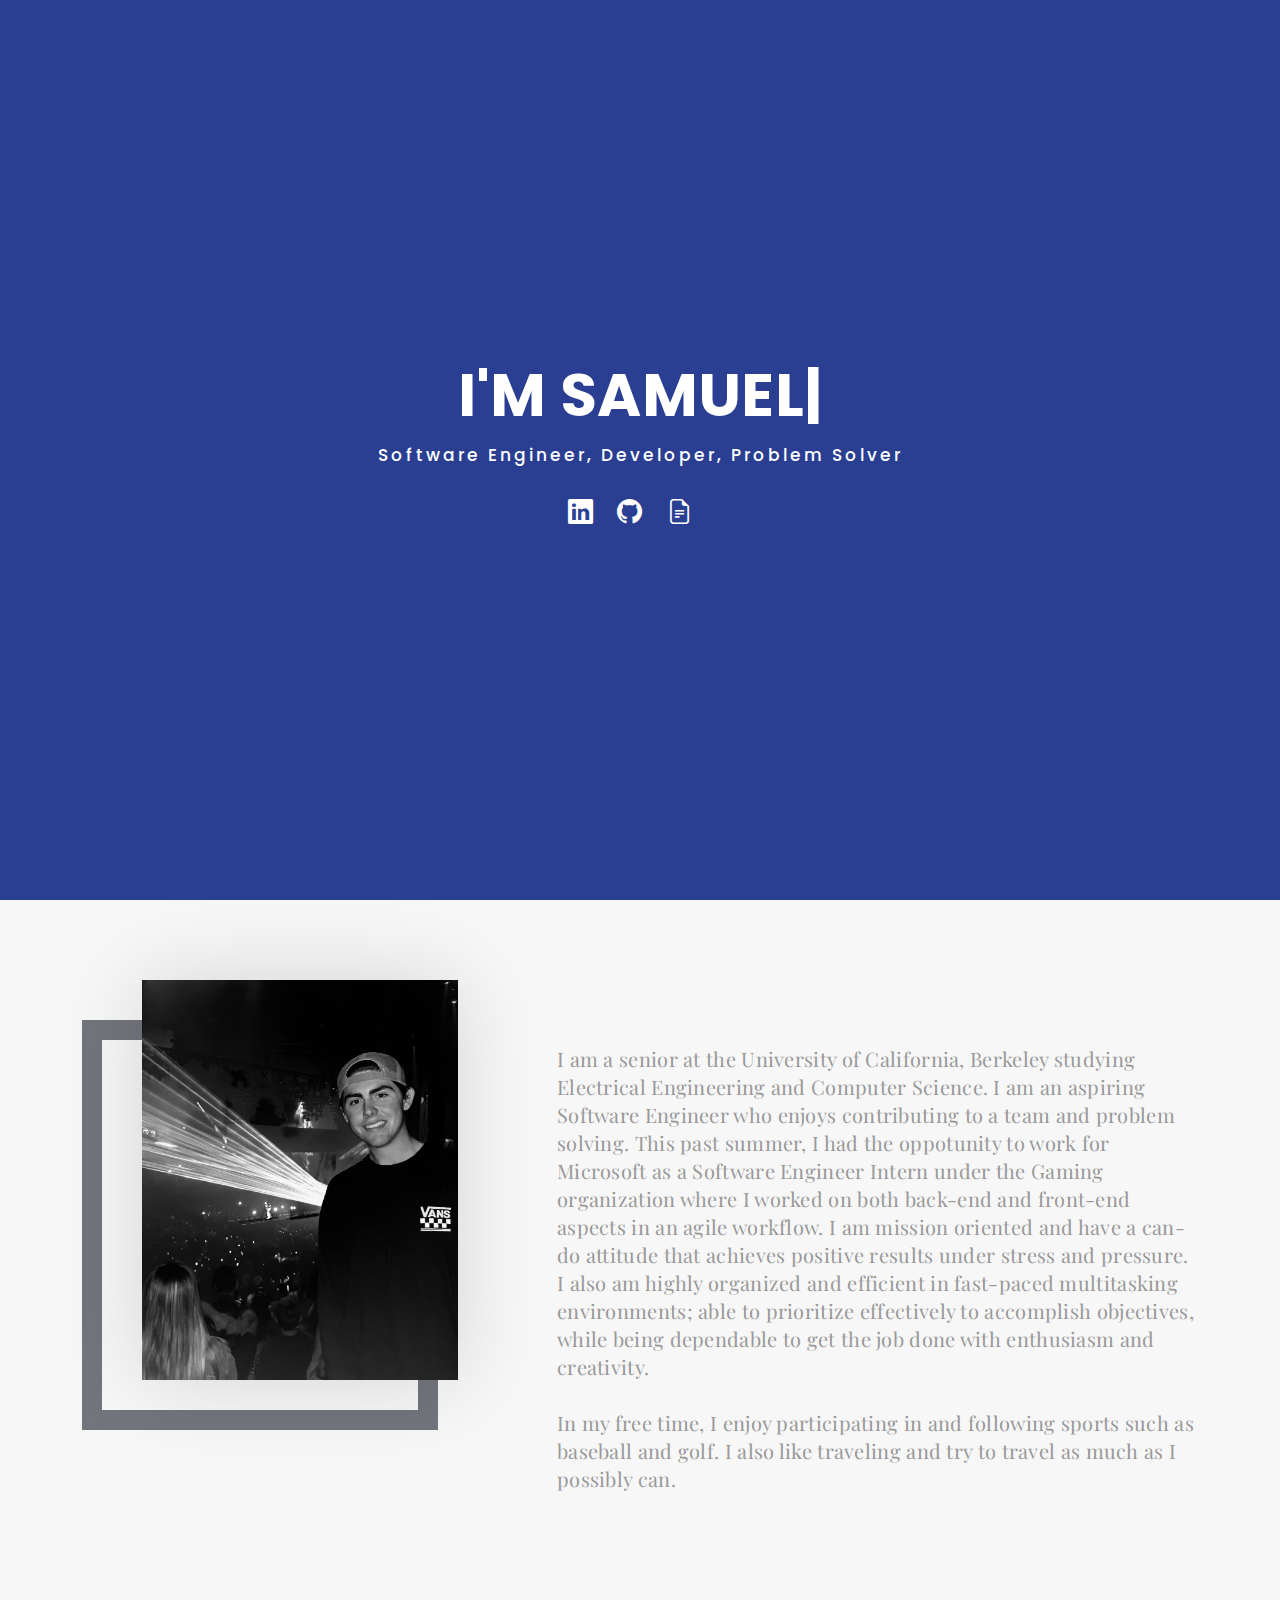
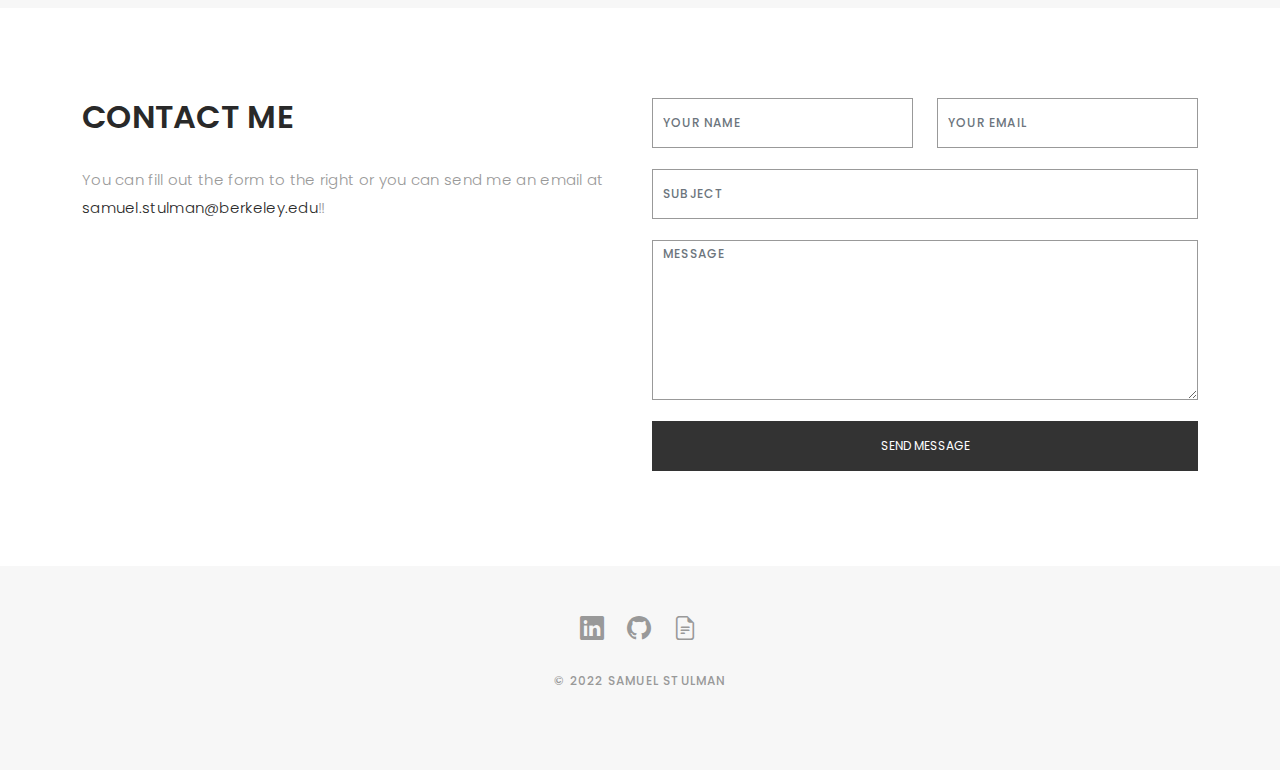
==== commit 98bbe3fc: "change path" ====
--- a/index.html
+++ b/index.html
@@ -501,14 +501,14 @@
 
                   <p>
                     You can fill out the form to the right or you can send me an
-                    email at <a href="url">samuel.stulman@berkeley.edu</a>!
+                    email at <a href="url">samuel.stulman@berkeley.edu</a>!!
                   </p>
                 </div>
               </div>
 
               <div class="col-lg-6">
                 <form
-                  action="forms/contact.php"
+                  action="./forms/contact.php"
                   method="post"
                   role="form"
                   class="php-email-form"
